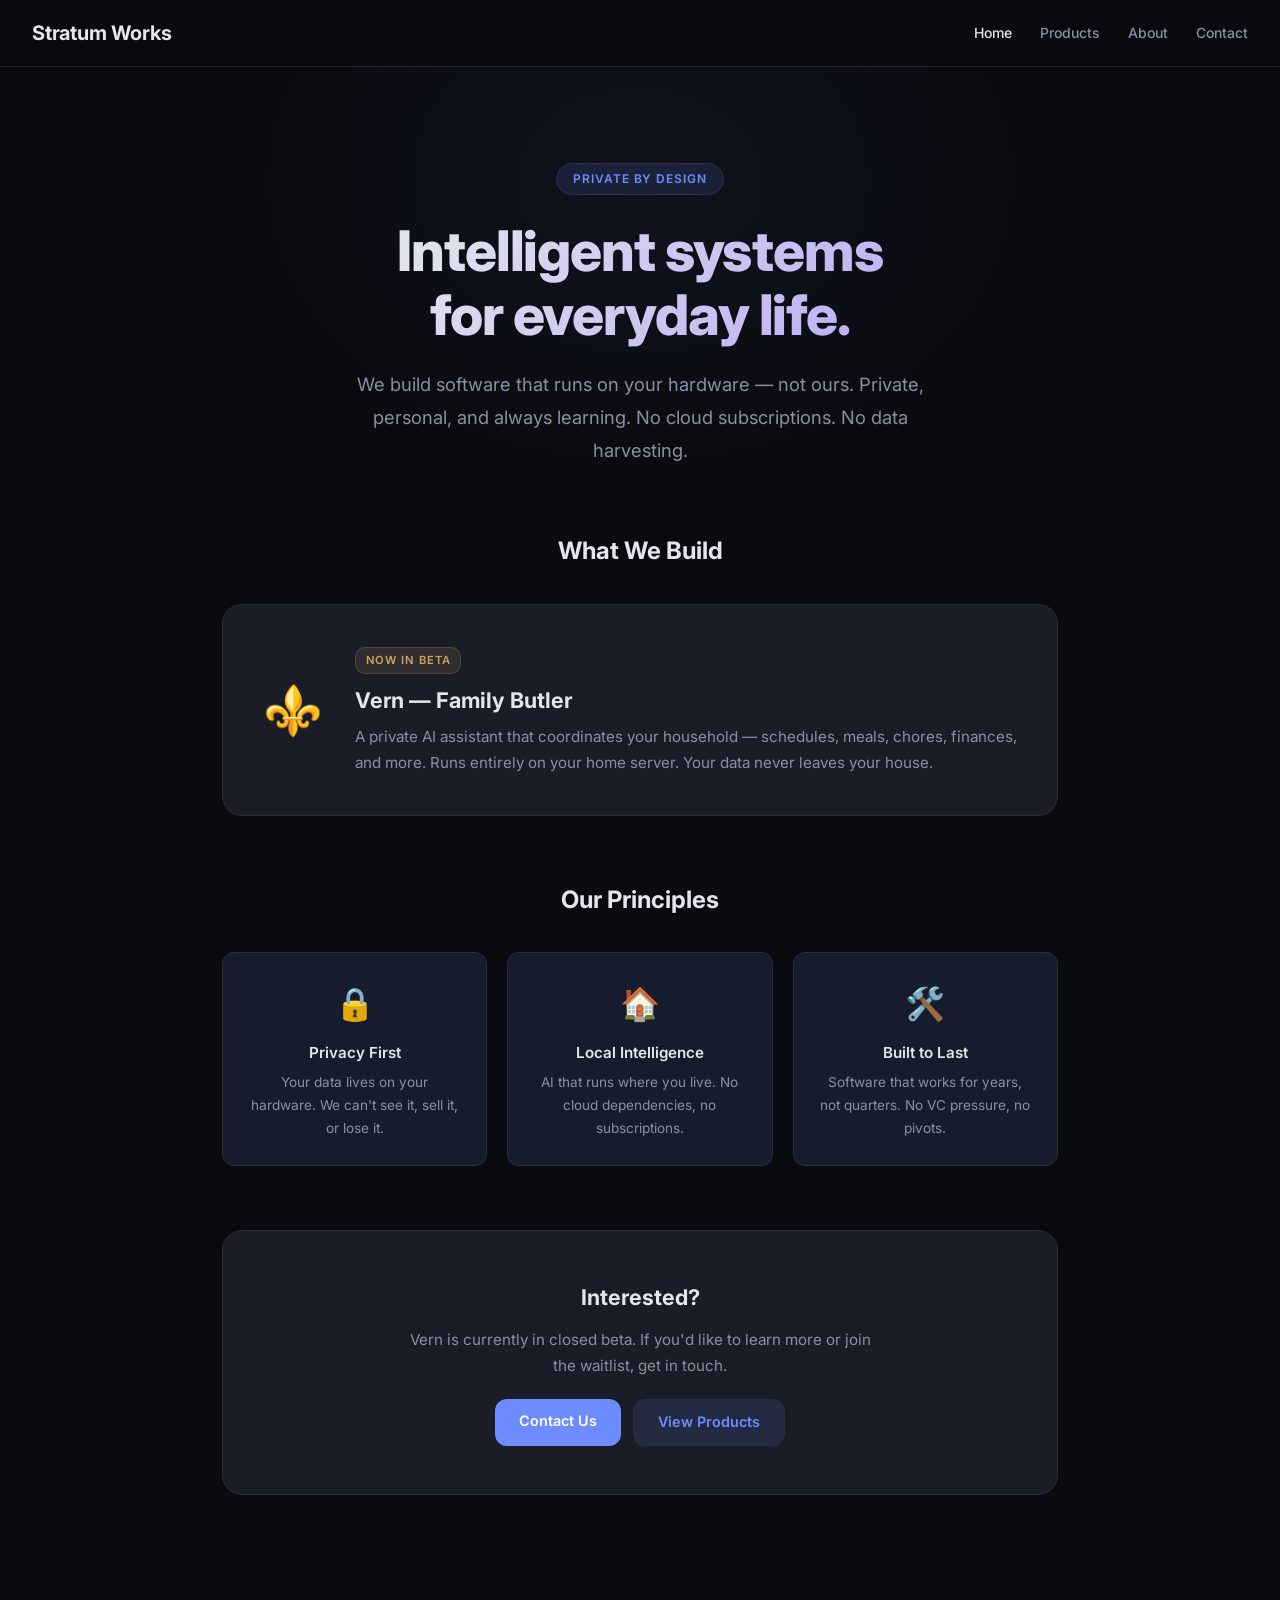
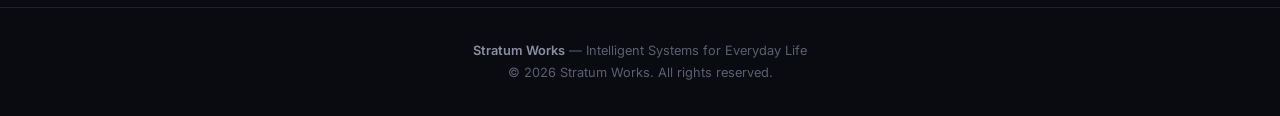
==== index.html @ 6d2b8afb "initial: Stratum Works company site with Vern product pages" ====
<!DOCTYPE html>
<html lang="en">
<head>
    <meta charset="UTF-8">
    <meta name="viewport" content="width=device-width, initial-scale=1.0">
    <title>Stratum Works — Intelligent Systems for Everyday Life</title>
    <meta name="description" content="Stratum Works builds private, intelligent software that runs on hardware you own. Home automation, family coordination, and weather intelligence.">
    <link rel="stylesheet" href="style.css">
</head>
<body>
    <header class="site-header">
        <a href="index.html" class="logo">
            Stratum Works
        </a>
        <nav>
            <a href="index.html" class="active">Home</a>
            <a href="products.html">Products</a>
            <a href="about.html">About</a>
            <a href="contact.html">Contact</a>
        </nav>
    </header>

    <section class="hero">
        <span class="hero-badge">Private by Design</span>
        <h1>Intelligent systems<br>for everyday life.</h1>
        <p>We build software that runs on your hardware — not ours. Private, personal, and always learning. No cloud subscriptions. No data harvesting.</p>
    </section>

    <div class="container">
        <h2 class="section-title">What We Build</h2>
        <a href="products.html" class="product-card">
            <div class="product-icon">⚜️</div>
            <div>
                <span class="product-tag">Now in Beta</span>
                <h3>Vern — Family Butler</h3>
                <p>A private AI assistant that coordinates your household — schedules, meals, chores, finances, and more. Runs entirely on your home server. Your data never leaves your house.</p>
            </div>
        </a>

        <h2 class="section-title" style="margin-top: 4rem;">Our Principles</h2>
        <div class="principles">
            <div class="principle">
                <div class="icon">🔒</div>
                <h3>Privacy First</h3>
                <p>Your data lives on your hardware. We can't see it, sell it, or lose it.</p>
            </div>
            <div class="principle">
                <div class="icon">🏠</div>
                <h3>Local Intelligence</h3>
                <p>AI that runs where you live. No cloud dependencies, no subscriptions.</p>
            </div>
            <div class="principle">
                <div class="icon">🛠️</div>
                <h3>Built to Last</h3>
                <p>Software that works for years, not quarters. No VC pressure, no pivots.</p>
            </div>
        </div>

        <div class="cta-box">
            <h2>Interested?</h2>
            <p>Vern is currently in closed beta. If you'd like to learn more or join the waitlist, get in touch.</p>
            <div class="cta-links">
                <a href="contact.html" class="btn btn-primary">Contact Us</a>
                <a href="products.html" class="btn btn-secondary">View Products</a>
            </div>
        </div>
    </div>

    <footer class="site-footer">
        <p><span class="brand">Stratum Works</span> — Intelligent Systems for Everyday Life</p>
        <p>&copy; 2026 Stratum Works. All rights reserved.</p>
    </footer>
</body>
</html>
---- style.css ----
/* ============================================
   Stratum Works — Design System
   ============================================ */

@import url('https://fonts.googleapis.com/css2?family=Inter:wght@400;500;600;700;800&display=swap');

:root {
    --bg: #0a0b10;
    --bg-raised: #12141c;
    --surface: #1a1d27;
    --surface-raised: #22253a;
    --border: #2a2d3a;
    --border-subtle: #1e2130;
    --text: #e4e6ed;
    --text-muted: #8b8fa3;
    --text-dim: #5c5f72;
    --accent: #6c8cff;
    --accent-soft: #a78bfa;
    --accent-warm: #c9a461;
    --accent-glow: rgba(108, 140, 255, 0.12);
    --accent-gradient: linear-gradient(135deg, #6c8cff, #a78bfa);
    --gold-gradient: linear-gradient(135deg, #c9a461, #e8d5a3);
    --radius-sm: 8px;
    --radius-md: 12px;
    --radius-lg: 16px;
    --radius-xl: 20px;
}

* { margin: 0; padding: 0; box-sizing: border-box; }

body {
    font-family: 'Inter', -apple-system, BlinkMacSystemFont, sans-serif;
    background: var(--bg);
    color: var(--text);
    line-height: 1.7;
    min-height: 100vh;
    -webkit-font-smoothing: antialiased;
}

a { color: var(--accent); text-decoration: none; transition: color 0.2s; }
a:hover { text-decoration: underline; }

/* ---- Site Header ---- */
.site-header {
    position: sticky;
    top: 0;
    z-index: 100;
    border-bottom: 1px solid var(--border-subtle);
    padding: 1rem 2rem;
    display: flex;
    align-items: center;
    gap: 1rem;
    background: rgba(10, 11, 16, 0.85);
    backdrop-filter: blur(16px);
    -webkit-backdrop-filter: blur(16px);
}

.site-header .logo {
    font-size: 1.25rem;
    font-weight: 700;
    color: var(--text);
    text-decoration: none;
    display: flex;
    align-items: center;
    gap: 0.5rem;
    letter-spacing: -0.01em;
}

.site-header .logo .mark {
    font-size: 0.65rem;
    font-weight: 600;
    letter-spacing: 0.15em;
    text-transform: uppercase;
    color: var(--text-muted);
    opacity: 0.7;
}

.site-header nav {
    margin-left: auto;
    display: flex;
    gap: 1.75rem;
}

.site-header nav a {
    color: var(--text-muted);
    text-decoration: none;
    font-size: 0.875rem;
    font-weight: 500;
    transition: color 0.2s;
}

.site-header nav a:hover,
.site-header nav a.active {
    color: var(--text);
}

/* ---- Hero ---- */
.hero {
    text-align: center;
    padding: 6rem 2rem 4rem;
    position: relative;
    overflow: hidden;
}

.hero::before {
    content: '';
    position: absolute;
    top: -40%;
    left: 50%;
    transform: translateX(-50%);
    width: 800px;
    height: 600px;
    background: radial-gradient(ellipse, rgba(108, 140, 255, 0.06) 0%, transparent 70%);
    pointer-events: none;
}

.hero-badge {
    display: inline-block;
    background: var(--accent-glow);
    border: 1px solid var(--border);
    border-radius: 20px;
    padding: 0.3rem 1rem;
    font-size: 0.75rem;
    font-weight: 600;
    color: var(--accent);
    letter-spacing: 0.08em;
    text-transform: uppercase;
    margin-bottom: 1.5rem;
}

.hero h1 {
    font-size: 3.5rem;
    font-weight: 800;
    line-height: 1.15;
    margin-bottom: 1.25rem;
    background: linear-gradient(135deg, #e4e6ed 30%, #a78bfa 100%);
    -webkit-background-clip: text;
    background-clip: text;
    -webkit-text-fill-color: transparent;
    letter-spacing: -0.02em;
}

.hero p {
    font-size: 1.15rem;
    color: var(--text-muted);
    max-width: 580px;
    margin: 0 auto;
    line-height: 1.8;
}

/* ---- Main Content ---- */
.container {
    max-width: 900px;
    margin: 0 auto;
    padding: 0 2rem 5rem;
}

.container-narrow {
    max-width: 800px;
    margin: 0 auto;
    padding: 3rem 2rem 6rem;
}

/* ---- Section Titles ---- */
.section-title {
    font-size: 1.5rem;
    font-weight: 700;
    margin-bottom: 2rem;
    text-align: center;
    color: var(--text);
}

/* ---- Cards Grid ---- */
.card-grid {
    display: grid;
    grid-template-columns: repeat(auto-fit, minmax(260px, 1fr));
    gap: 1.25rem;
    margin-bottom: 4rem;
}

.card {
    background: var(--surface);
    border: 1px solid var(--border);
    border-radius: var(--radius-lg);
    padding: 1.75rem;
    transition: border-color 0.25s, transform 0.25s;
}

.card:hover {
    border-color: var(--accent);
    transform: translateY(-2px);
}

.card .icon {
    font-size: 1.75rem;
    margin-bottom: 0.75rem;
}

.card h3 {
    font-size: 1.05rem;
    font-weight: 600;
    margin-bottom: 0.5rem;
}

.card p {
    font-size: 0.9rem;
    color: var(--text-muted);
    line-height: 1.65;
}

/* ---- Product Card (larger) ---- */
.product-card {
    background: var(--surface);
    border: 1px solid var(--border);
    border-radius: var(--radius-xl);
    padding: 2.5rem;
    display: flex;
    gap: 2rem;
    align-items: center;
    transition: border-color 0.25s;
    margin-bottom: 2rem;
    text-decoration: none;
    color: var(--text);
}

.product-card:hover {
    border-color: var(--accent-warm);
    text-decoration: none;
}

.product-card .product-icon {
    font-size: 3rem;
    flex-shrink: 0;
}

.product-card h3 {
    font-size: 1.35rem;
    font-weight: 700;
    margin-bottom: 0.35rem;
}

.product-card .product-tag {
    display: inline-block;
    font-size: 0.7rem;
    font-weight: 600;
    letter-spacing: 0.08em;
    text-transform: uppercase;
    color: var(--accent-warm);
    background: rgba(201, 164, 97, 0.12);
    border: 1px solid rgba(201, 164, 97, 0.2);
    border-radius: 10px;
    padding: 0.2rem 0.6rem;
    margin-bottom: 0.5rem;
}

.product-card p {
    font-size: 0.95rem;
    color: var(--text-muted);
    line-height: 1.65;
}

/* ---- Principles Row ---- */
.principles {
    display: grid;
    grid-template-columns: repeat(auto-fit, minmax(220px, 1fr));
    gap: 1.25rem;
    margin-bottom: 4rem;
}

.principle {
    background: var(--accent-glow);
    border: 1px solid var(--border);
    border-radius: var(--radius-md);
    padding: 1.5rem;
    text-align: center;
}

.principle .icon { font-size: 2rem; margin-bottom: 0.5rem; }
.principle h3 { font-size: 0.95rem; font-weight: 600; margin-bottom: 0.35rem; }
.principle p { font-size: 0.85rem; color: var(--text-muted); }

/* ---- CTA Section ---- */
.cta-box {
    text-align: center;
    padding: 3rem 2rem;
    background: var(--surface);
    border: 1px solid var(--border);
    border-radius: var(--radius-xl);
    margin-bottom: 2rem;
}

.cta-box h2 { font-size: 1.35rem; margin-bottom: 0.75rem; }
.cta-box p { color: var(--text-muted); font-size: 0.95rem; max-width: 480px; margin: 0 auto; }

.cta-links {
    margin-top: 1.25rem;
    display: flex;
    gap: 0.75rem;
    justify-content: center;
    flex-wrap: wrap;
}

.btn {
    display: inline-block;
    padding: 0.65rem 1.5rem;
    border-radius: var(--radius-md);
    font-size: 0.9rem;
    font-weight: 600;
    text-decoration: none;
    transition: transform 0.2s, opacity 0.2s;
}

.btn:hover { transform: translateY(-1px); text-decoration: none; }

.btn-primary { background: var(--accent); color: #fff; }
.btn-secondary {
    background: var(--accent-glow);
    border: 1px solid var(--border);
    color: var(--accent);
}

/* ---- Legal Pages ---- */
.legal h1 {
    font-size: 2.25rem;
    font-weight: 700;
    margin-bottom: 0.5rem;
    background: linear-gradient(135deg, #e4e6ed, #a78bfa);
    -webkit-background-clip: text;
    background-clip: text;
    -webkit-text-fill-color: transparent;
}

.legal .effective-date {
    color: var(--text-muted);
    font-size: 0.9rem;
    margin-bottom: 2.5rem;
    padding-bottom: 1.5rem;
    border-bottom: 1px solid var(--border);
}

.legal h2 {
    font-size: 1.35rem;
    font-weight: 600;
    color: var(--text);
    margin-top: 2.5rem;
    margin-bottom: 1rem;
    padding-left: 0.75rem;
    border-left: 3px solid var(--accent);
}

.legal p { margin-bottom: 1rem; }
.legal ul, .legal ol { margin-bottom: 1rem; padding-left: 1.5rem; }
.legal li { margin-bottom: 0.5rem; }

.highlight-box {
    background: var(--accent-glow);
    border: 1px solid var(--border);
    border-radius: var(--radius-md);
    padding: 1.25rem 1.5rem;
    margin: 1.5rem 0;
}

.highlight-box strong { color: var(--accent); }

.keywords-box {
    background: var(--surface);
    border: 1px solid var(--border);
    border-radius: var(--radius-md);
    padding: 1.5rem;
    margin: 1.5rem 0;
}

.keywords-box .keyword {
    display: inline-block;
    background: var(--accent-glow);
    border: 1px solid var(--border);
    border-radius: 8px;
    padding: 0.4rem 0.75rem;
    margin: 0.25rem;
    font-weight: 600;
    font-size: 0.9rem;
    color: var(--accent);
}

/* ---- Vern Sub-Header ---- */
.product-header {
    display: flex;
    align-items: center;
    gap: 0.75rem;
    margin-bottom: 0.5rem;
}

.product-header .back-link {
    color: var(--text-muted);
    font-size: 0.85rem;
    font-weight: 500;
}

.product-nav {
    display: flex;
    gap: 1.25rem;
    padding: 0.75rem 2rem;
    border-bottom: 1px solid var(--border-subtle);
    background: var(--bg-raised);
    font-size: 0.85rem;
}

.product-nav a {
    color: var(--text-dim);
    text-decoration: none;
    font-weight: 500;
    transition: color 0.2s;
}

.product-nav a:hover,
.product-nav a.active { color: var(--accent); }

/* ---- Footer ---- */
.site-footer {
    border-top: 1px solid var(--border-subtle);
    padding: 2rem;
    text-align: center;
    color: var(--text-dim);
    font-size: 0.8rem;
}

.site-footer .brand {
    font-weight: 600;
    color: var(--text-muted);
}

/* ---- Responsive ---- */
@media (max-width: 640px) {
    .hero { padding: 4rem 1.25rem 2.5rem; }
    .hero h1 { font-size: 2.25rem; }
    .container, .container-narrow { padding-left: 1.25rem; padding-right: 1.25rem; }
    .site-header { padding: 0.75rem 1.25rem; }
    .site-header nav { gap: 1rem; }
    .site-header nav a { font-size: 0.8rem; }
    .product-card { flex-direction: column; text-align: center; }
    .product-nav { padding: 0.75rem 1.25rem; gap: 0.75rem; }
}
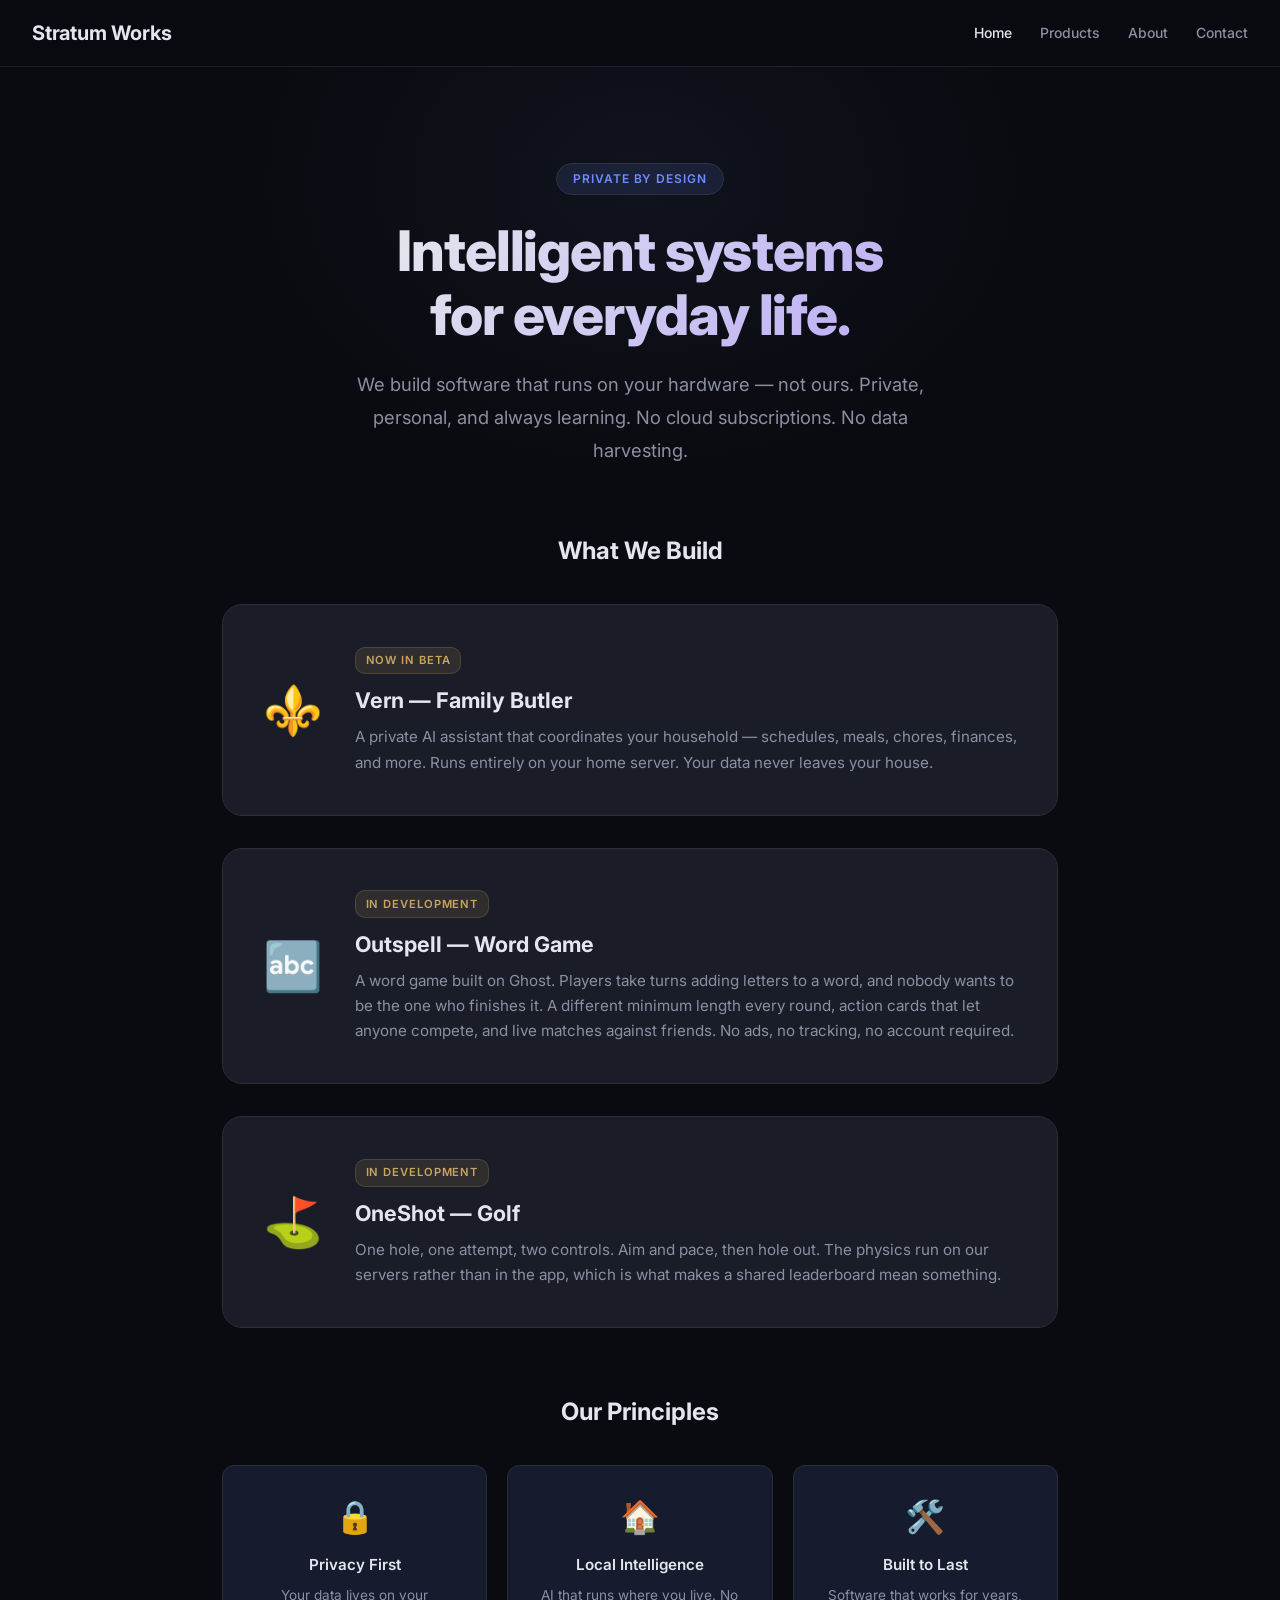
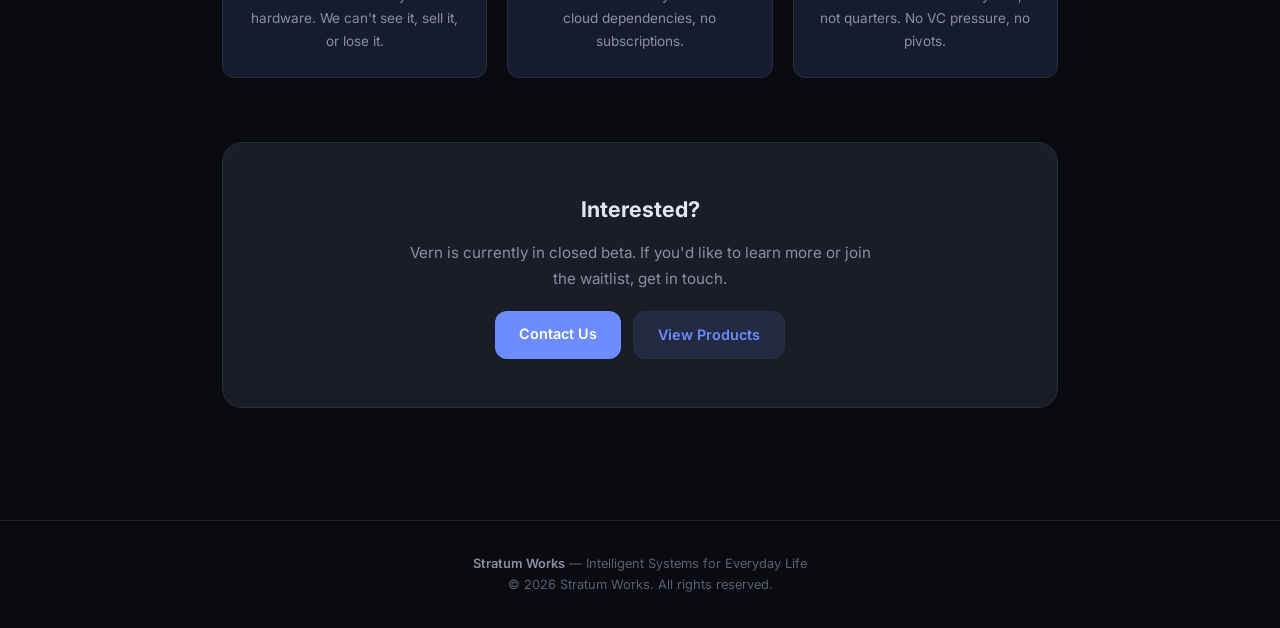
==== commit 2db44e22: "Add Outspell and OneShot sections Both games need a public privacy policy before they can go to Test" ====
--- a/index.html
+++ b/index.html
@@ -37,6 +37,26 @@
             </div>
         </a>
 
+        <!-- Outspell -->
+        <a href="outspell/index.html" class="product-card">
+            <div class="product-icon">🔤</div>
+            <div>
+                <span class="product-tag">In Development</span>
+                <h3>Outspell — Word Game</h3>
+                <p>A word game built on Ghost. Players take turns adding letters to a word, and nobody wants to be the one who finishes it. A different minimum length every round, action cards that let anyone compete, and live matches against friends. No ads, no tracking, no account required.</p>
+            </div>
+        </a>
+
+        <!-- OneShot -->
+        <a href="oneshot/index.html" class="product-card">
+            <div class="product-icon">⛳</div>
+            <div>
+                <span class="product-tag">In Development</span>
+                <h3>OneShot — Golf</h3>
+                <p>One hole, one attempt, two controls. Aim and pace, then hole out. The physics run on our servers rather than in the app, which is what makes a shared leaderboard mean something.</p>
+            </div>
+        </a>
+
         <h2 class="section-title" style="margin-top: 4rem;">Our Principles</h2>
         <div class="principles">
             <div class="principle">
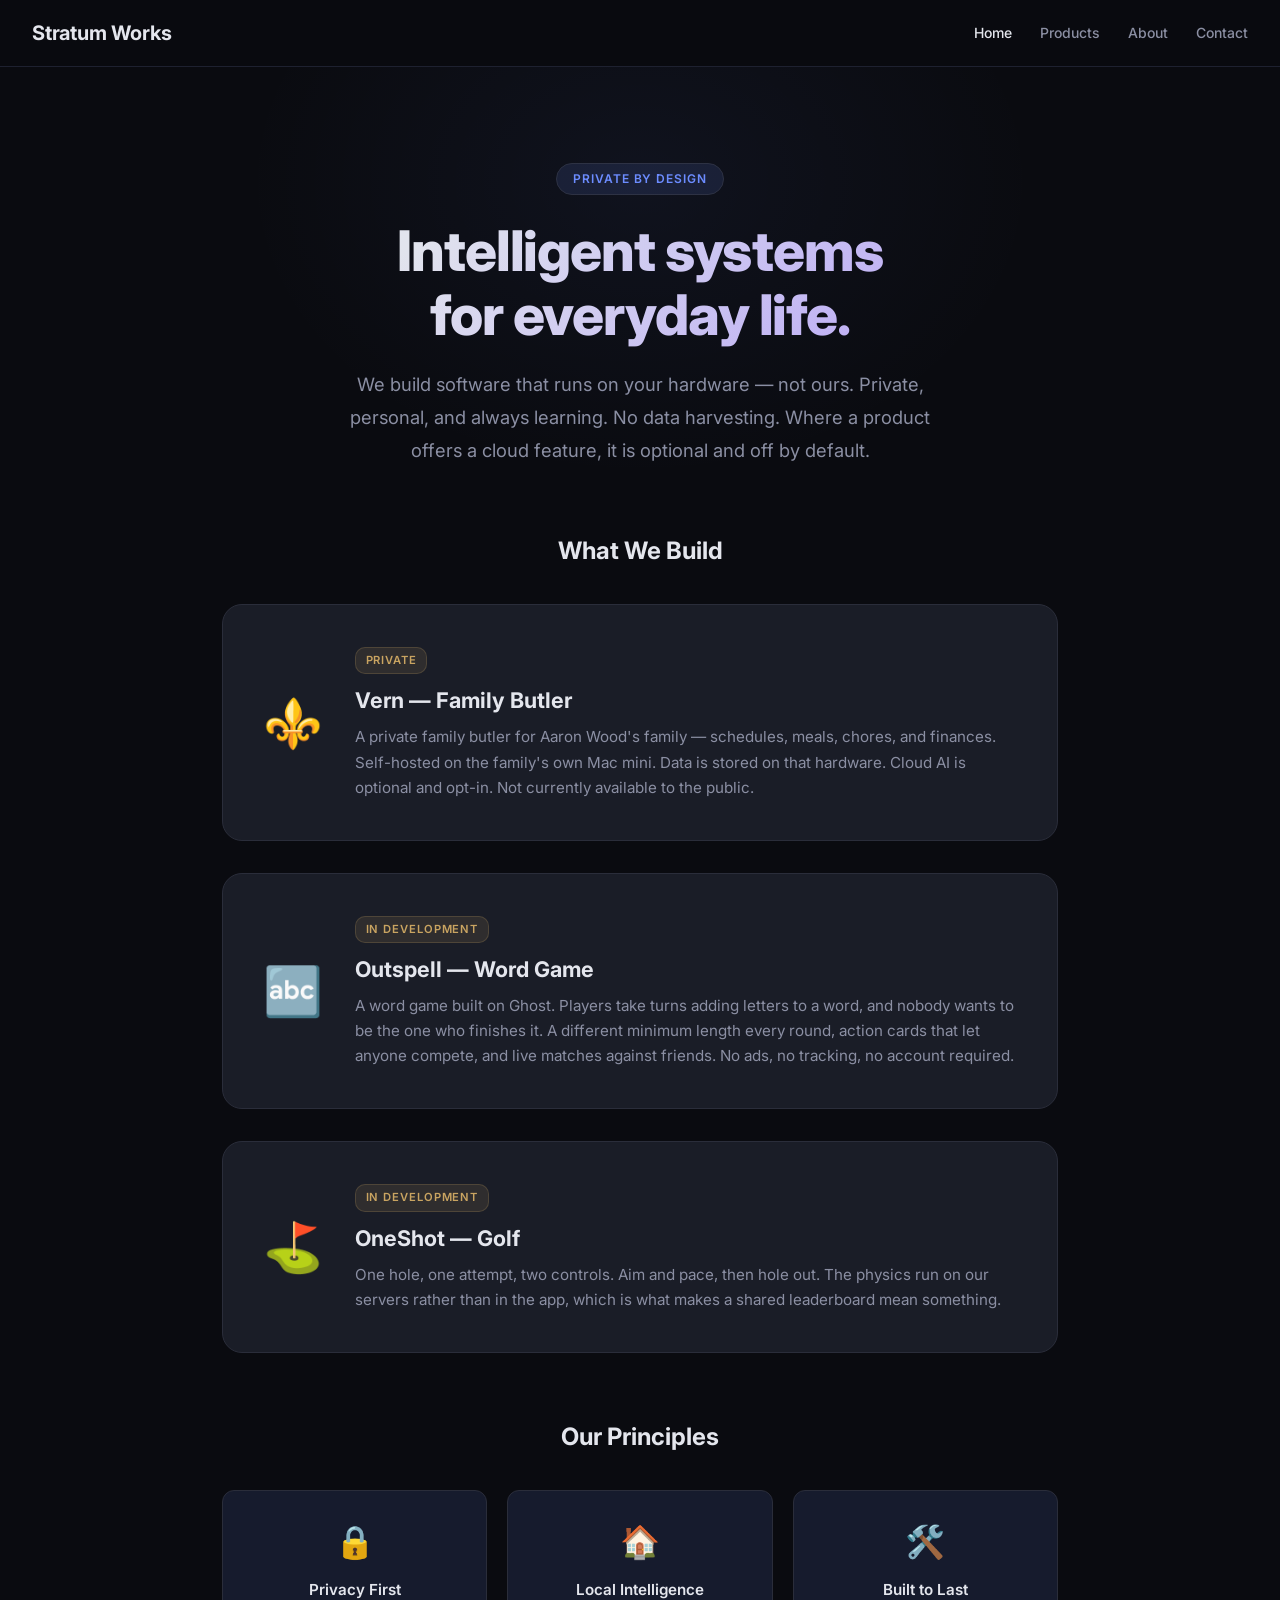
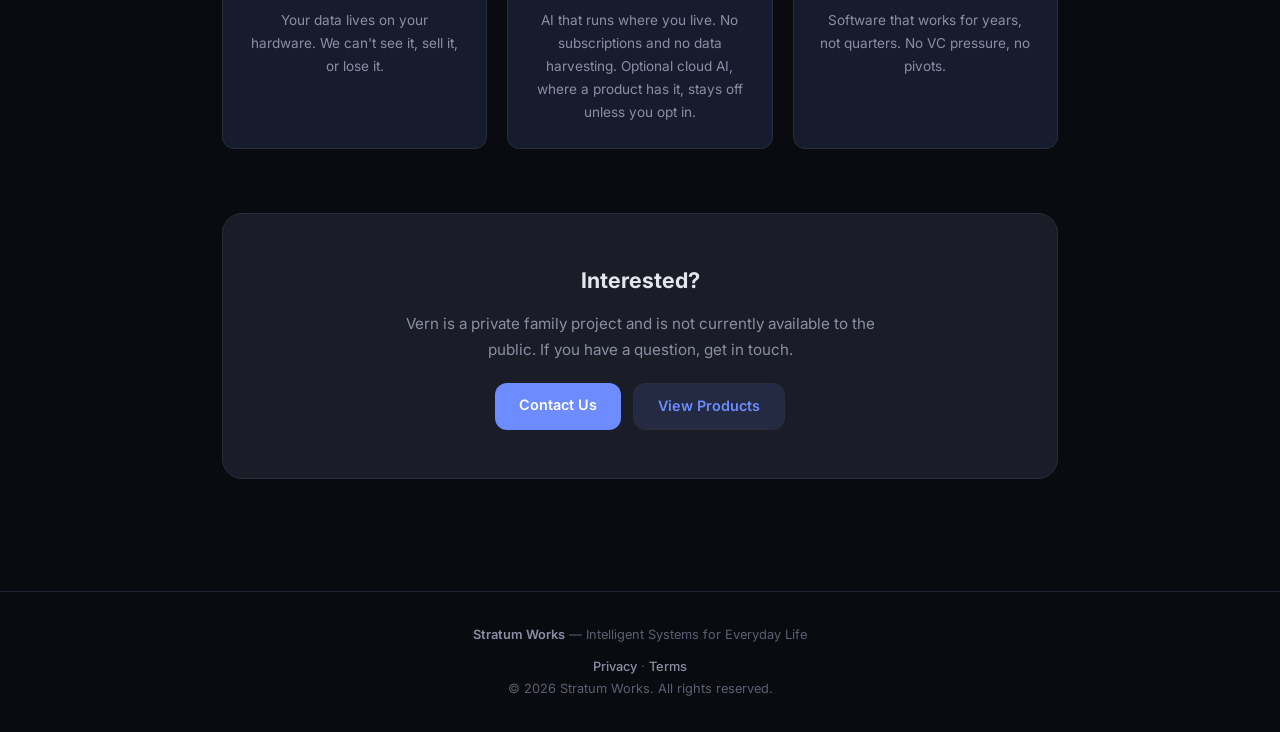
==== commit 571284e1: "Document Vern's connected accounts for Google OAuth review Describe optional Google, Microsoft, Yaho" ====
--- a/index.html
+++ b/index.html
@@ -23,17 +23,17 @@
     <section class="hero">
         <span class="hero-badge">Private by Design</span>
         <h1>Intelligent systems<br>for everyday life.</h1>
-        <p>We build software that runs on your hardware — not ours. Private, personal, and always learning. No cloud subscriptions. No data harvesting.</p>
+        <p>We build software that runs on your hardware — not ours. Private, personal, and always learning. No data harvesting. Where a product offers a cloud feature, it is optional and off by default.</p>
     </section>
 
     <div class="container">
         <h2 class="section-title">What We Build</h2>
-        <a href="products.html" class="product-card">
+        <a href="vern/index.html" class="product-card">
             <div class="product-icon">⚜️</div>
             <div>
-                <span class="product-tag">Now in Beta</span>
+                <span class="product-tag">Private</span>
                 <h3>Vern — Family Butler</h3>
-                <p>A private AI assistant that coordinates your household — schedules, meals, chores, finances, and more. Runs entirely on your home server. Your data never leaves your house.</p>
+                <p>A private family butler for Aaron Wood's family — schedules, meals, chores, and finances. Self-hosted on the family's own Mac mini. Data is stored on that hardware. Cloud AI is optional and opt-in. Not currently available to the public.</p>
             </div>
         </a>
 
@@ -67,7 +67,7 @@
             <div class="principle">
                 <div class="icon">🏠</div>
                 <h3>Local Intelligence</h3>
-                <p>AI that runs where you live. No cloud dependencies, no subscriptions.</p>
+                <p>AI that runs where you live. No subscriptions and no data harvesting. Optional cloud AI, where a product has it, stays off unless you opt in.</p>
             </div>
             <div class="principle">
                 <div class="icon">🛠️</div>
@@ -78,7 +78,7 @@
 
         <div class="cta-box">
             <h2>Interested?</h2>
-            <p>Vern is currently in closed beta. If you'd like to learn more or join the waitlist, get in touch.</p>
+            <p>Vern is a private family project and is not currently available to the public. If you have a question, get in touch.</p>
             <div class="cta-links">
                 <a href="contact.html" class="btn btn-primary">Contact Us</a>
                 <a href="products.html" class="btn btn-secondary">View Products</a>
@@ -88,6 +88,7 @@
 
     <footer class="site-footer">
         <p><span class="brand">Stratum Works</span> — Intelligent Systems for Everyday Life</p>
+        <p class="footer-links"><a href="vern/privacy.html">Privacy</a> · <a href="vern/terms.html">Terms</a></p>
         <p>&copy; 2026 Stratum Works. All rights reserved.</p>
     </footer>
 </body>
--- a/style.css
+++ b/style.css
@@ -170,12 +170,28 @@
     color: var(--text);
 }
 
+.section-lead {
+    text-align: center;
+    color: var(--text-muted);
+    max-width: 640px;
+    margin: -0.75rem auto 2rem;
+    font-size: 0.95rem;
+}
+
 /* ---- Cards Grid ---- */
 .card-grid {
     display: grid;
     grid-template-columns: repeat(auto-fit, minmax(260px, 1fr));
     gap: 1.25rem;
     margin-bottom: 4rem;
+}
+
+.card-grid.compact {
+    margin-bottom: 1.25rem;
+}
+
+.card-grid.pairs {
+    grid-template-columns: repeat(2, minmax(0, 1fr));
 }
 
 .card {
@@ -348,6 +364,20 @@
     border-left: 3px solid var(--accent);
 }
 
+.legal h3 {
+    font-size: 1.12rem;
+    font-weight: 600;
+    color: var(--text);
+    margin-top: 1.75rem;
+    margin-bottom: 0.75rem;
+}
+
+.legal h3 code,
+.legal p code {
+    font-size: 0.85em;
+    color: var(--accent-soft);
+}
+
 .legal p { margin-bottom: 1rem; }
 .legal ul, .legal ol { margin-bottom: 1rem; padding-left: 1.5rem; }
 .legal li { margin-bottom: 0.5rem; }
@@ -361,6 +391,8 @@
 }
 
 .highlight-box strong { color: var(--accent); }
+
+.highlight-box p + p { margin-top: 0.75rem; }
 
 .keywords-box {
     background: var(--surface);
@@ -427,6 +459,19 @@
 .site-footer .brand {
     font-weight: 600;
     color: var(--text-muted);
+}
+
+.site-footer .footer-links {
+    margin-top: 0.65rem;
+}
+
+.site-footer .footer-links a {
+    color: var(--text-muted);
+    font-weight: 500;
+}
+
+.site-footer .footer-links a:hover {
+    color: var(--accent);
 }
 
 /* ---- Responsive ---- */
@@ -438,5 +483,6 @@
     .site-header nav { gap: 1rem; }
     .site-header nav a { font-size: 0.8rem; }
     .product-card { flex-direction: column; text-align: center; }
+    .card-grid.pairs { grid-template-columns: 1fr; }
     .product-nav { padding: 0.75rem 1.25rem; gap: 0.75rem; }
 }
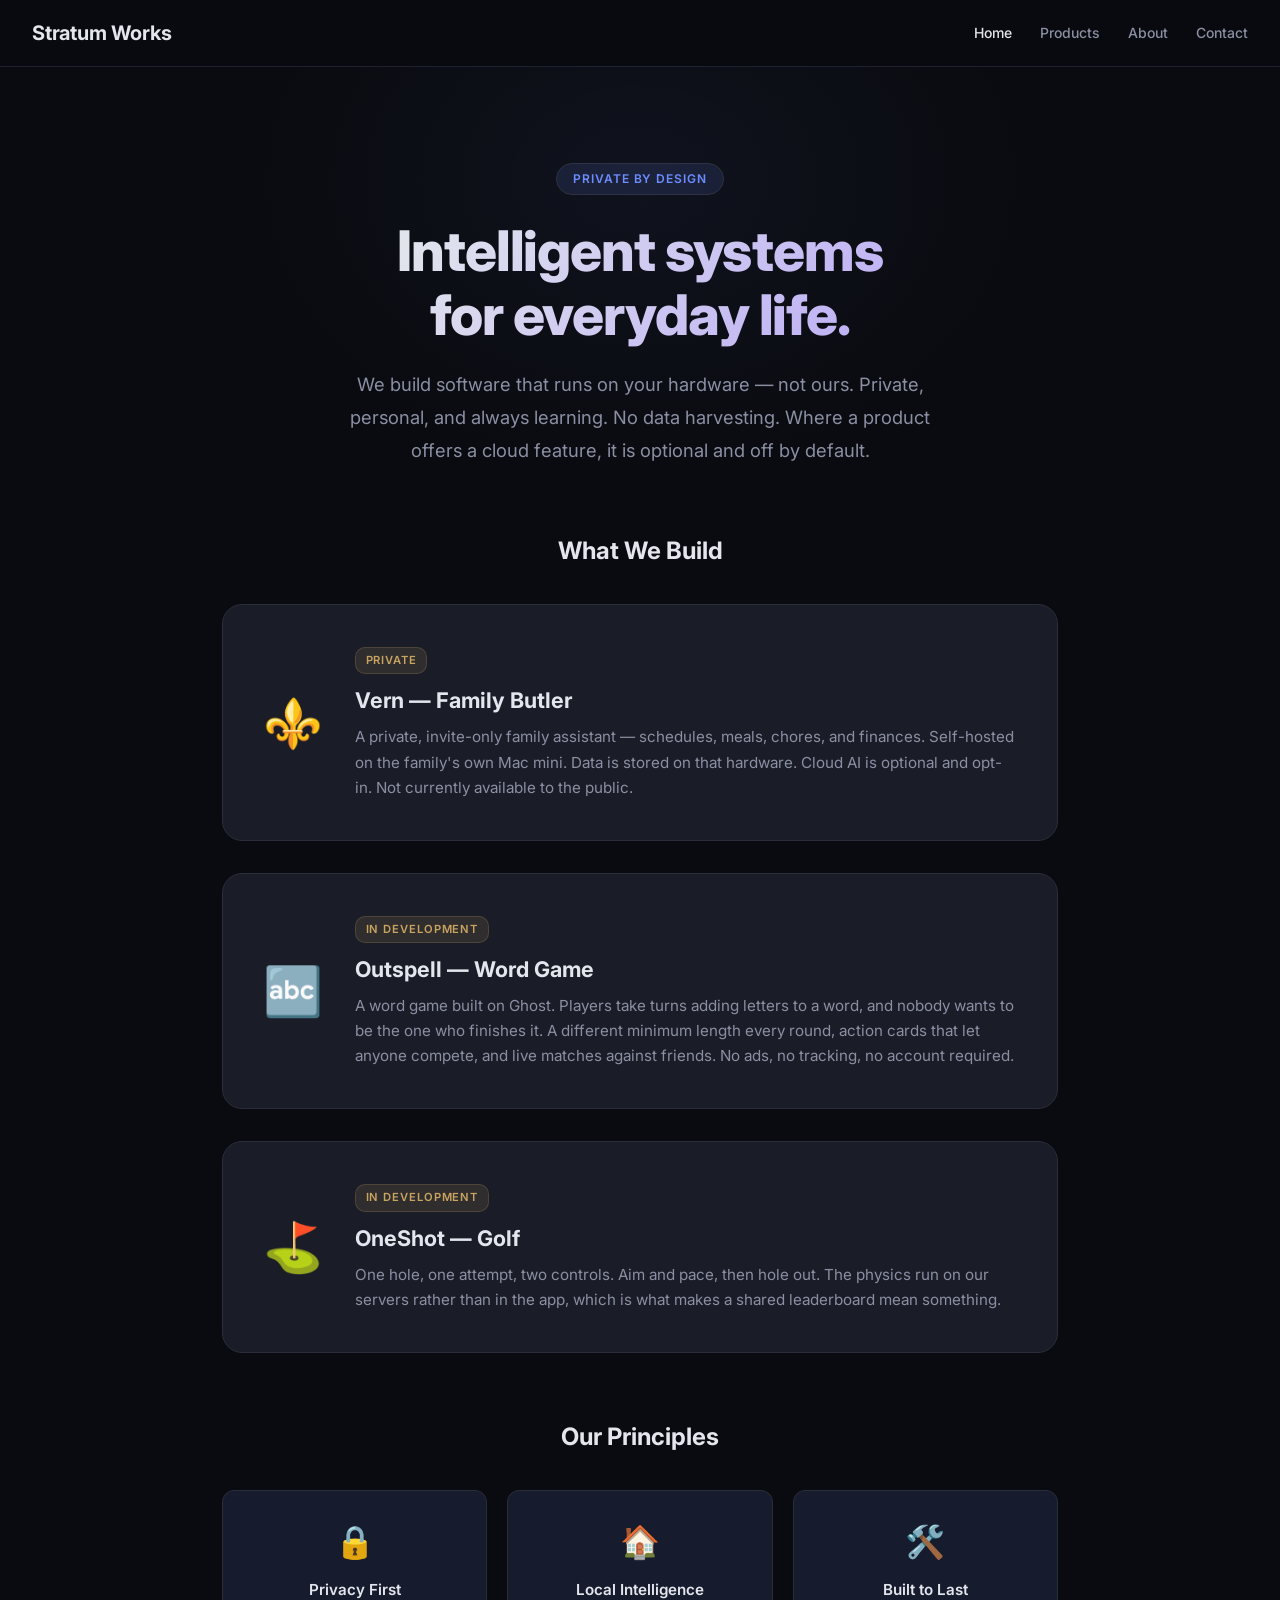
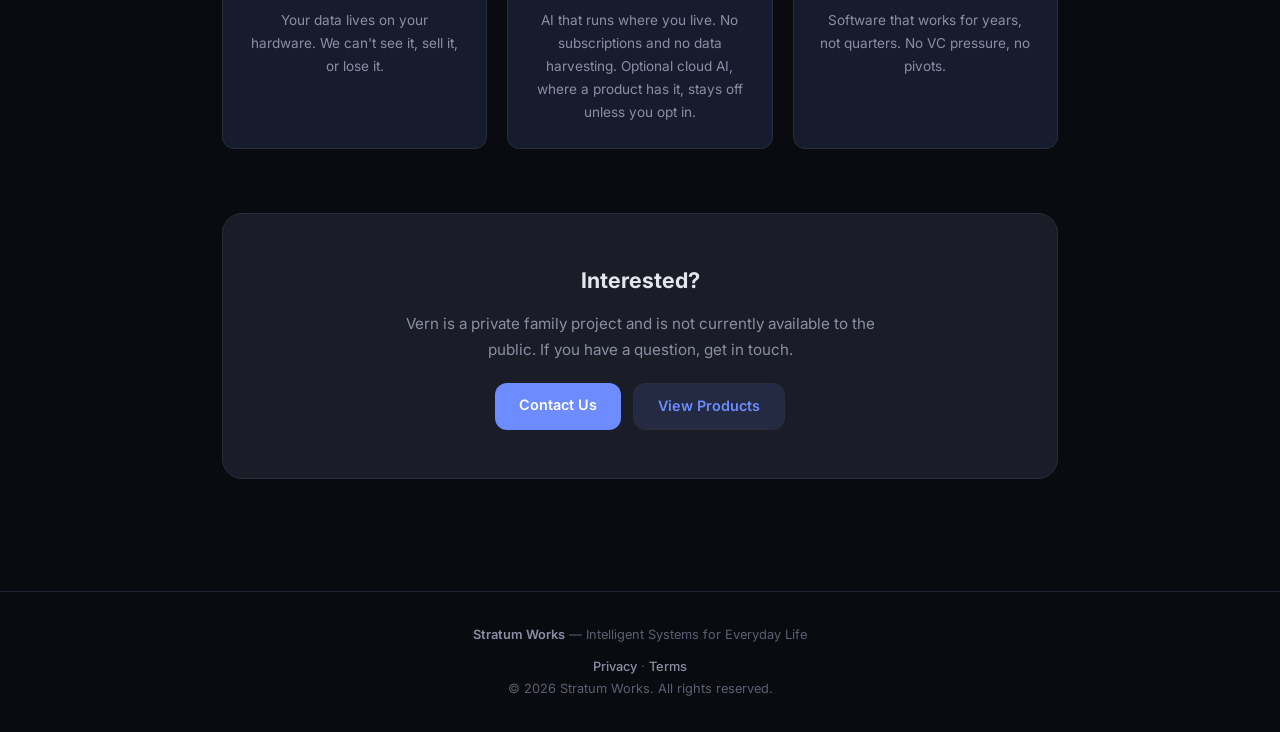
==== commit 8ea4171c: "Remove the family name from Vern's public pages Describe Vern as a private, invite-only family assis" ====
--- a/index.html
+++ b/index.html
@@ -33,7 +33,7 @@
             <div>
                 <span class="product-tag">Private</span>
                 <h3>Vern — Family Butler</h3>
-                <p>A private family butler for Aaron Wood's family — schedules, meals, chores, and finances. Self-hosted on the family's own Mac mini. Data is stored on that hardware. Cloud AI is optional and opt-in. Not currently available to the public.</p>
+                <p>A private, invite-only family assistant — schedules, meals, chores, and finances. Self-hosted on the family's own Mac mini. Data is stored on that hardware. Cloud AI is optional and opt-in. Not currently available to the public.</p>
             </div>
         </a>
 
